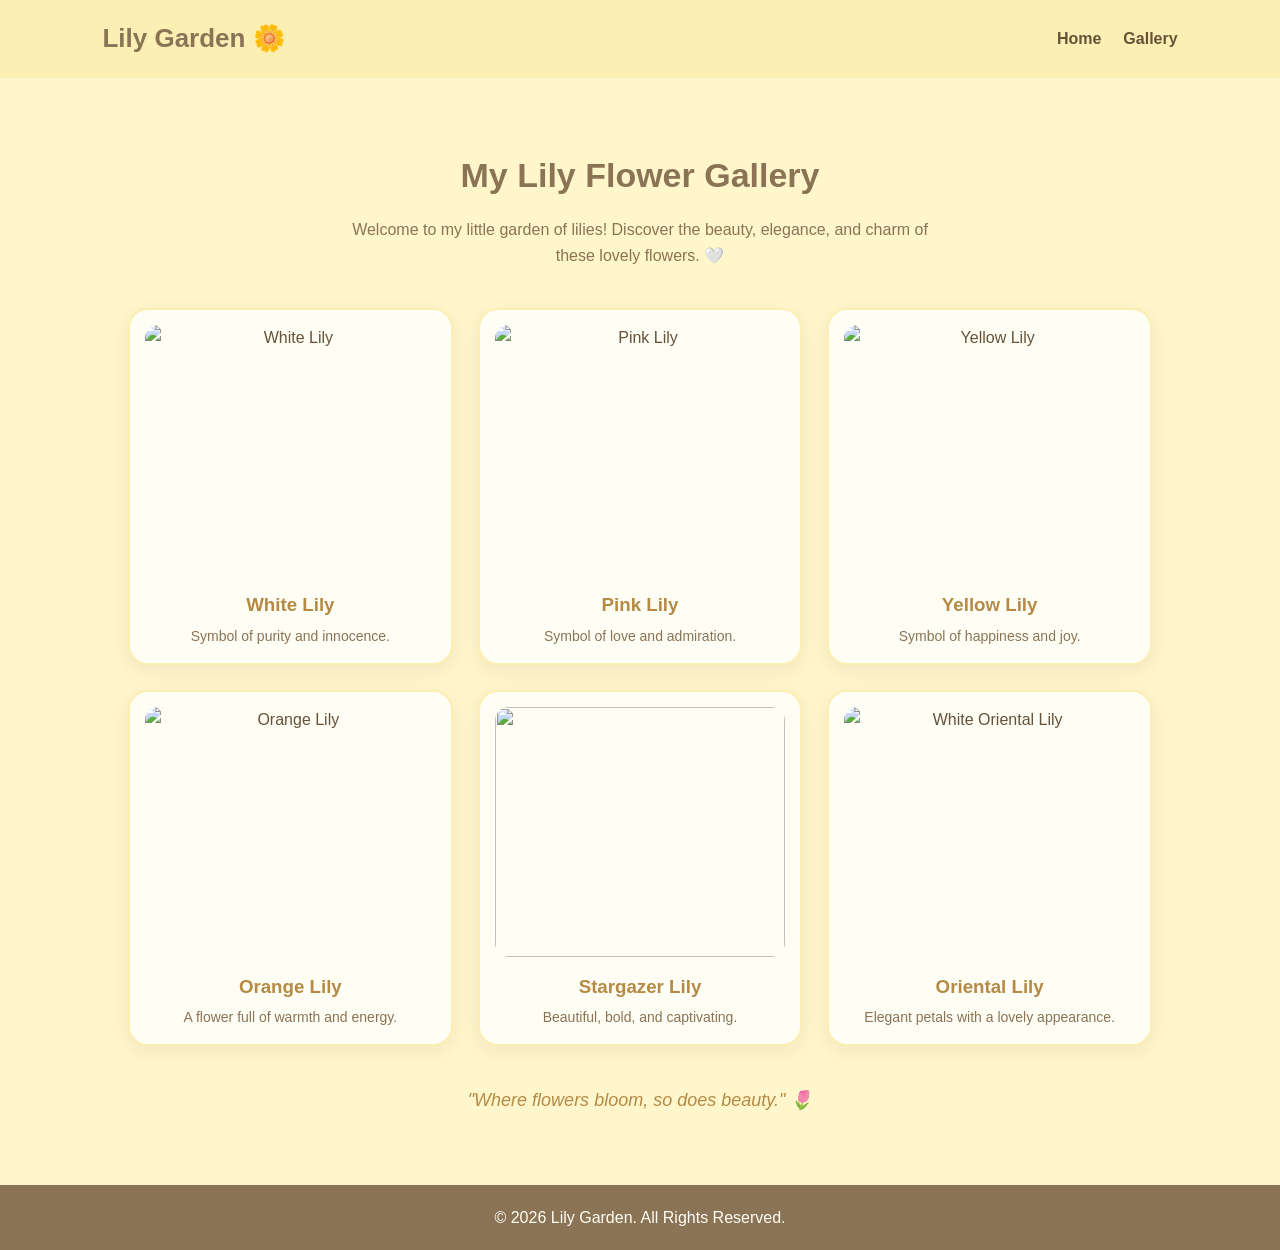
==== gallery.html @ 56029dee "Add files via upload" ====
<!DOCTYPE html>
<html lang="en">
<head>
    <meta charset="UTF-8">
    <meta name="viewport" content="width=device-width, initial-scale=1.0">
    <title>My Lily Gallery</title>
    <link rel="stylesheet" href="styles.css">
</head>
<body>

    <!-- Navigation Bar -->
    <header>
        <nav class="navbar">
            <h2 class="logo">Lily Garden 🌼</h2>

            <ul class="nav-links">
                <li><a href="index.html">Home</a></li>
                <li><a href="Gallery.html">Gallery</a></li>
            </ul>
        </nav>
    </header>

    <!-- Lily Gallery -->
    <section class="section gallery-section">

        <h2>My Lily Flower Gallery</h2>

        <p class="gallery-intro">
            Welcome to my little garden of lilies!
            Discover the beauty, elegance, and charm
            of these lovely flowers. 🤍
        </p>

        <div class="gallery-container">

            <div class="gallery-card">
                <img src="images/lily1.png" alt="White Lily">
                <h3>White Lily</h3>
                <p>Symbol of purity and innocence.</p>
            </div>

            <div class="gallery-card">
                <img src="images/lily2.png" alt="Pink Lily">
                <h3>Pink Lily</h3>
                <p>Symbol of love and admiration.</p>
            </div>

            <div class="gallery-card">
                <img src="images/lily3.png" alt="Yellow Lily">
                <h3>Yellow Lily</h3>
                <p>Symbol of happiness and joy.</p>
            </div>

            <div class="gallery-card">
                <img src="images/lily4.png" alt="Orange Lily">
                <h3>Orange Lily</h3>
                <p>A flower full of warmth and energy.</p>
            </div>

            <div class="gallery-card">
                <img src="images/lily5.png"Pink Stargazer Lily">
                <h3>Stargazer Lily</h3>
                <p>Beautiful, bold, and captivating.</p>
            </div>

            <div class="gallery-card">
                <img src="images/lily6.png" alt="White Oriental Lily">
                <h3>Oriental Lily</h3>
                <p>Elegant petals with a lovely appearance.</p>
            </div>

        </div>

        <p class="gallery-footer">
            "Where flowers bloom, so does beauty." 🌷
        </p>

    </section>

    <!-- Footer -->
    <footer>
        <p>&copy; 2026 Lily Garden. All Rights Reserved.</p>
    </footer>

</body>
</html>
---- styles.css ----
/* GENERAL STYLES */
* {
    margin: 0;
    padding: 0;
    box-sizing: border-box;
    scroll-behavior: smooth;
}

:root {
    --cream: #FFFEF5;
    --milky-yellow: #FFF6CC;
    --pastel-yellow: #FCEFB4;
    --soft-yellow: #F9DF8A;
    --honey: #EAC45B;
    --brown: #8B7355;
    --dark-brown: #665239;
}

body {
    font-family: Arial, sans-serif;
    background-color: var(--cream);
    color: var(--dark-brown);
    line-height: 1.6;
}

/* NAVIGATION BAR */
header {
    background-color: var(--pastel-yellow);
    padding: 18px 8%;
    box-shadow: 0 3px 10px rgba(139, 115, 85, 0.08);
}

.navbar {
    display: flex;
    justify-content: space-between;
    align-items: center;
    flex-wrap: wrap;
    gap: 15px;
}

.logo {
    color: var(--brown);
    font-size: 26px;
}

.nav-links {
    list-style: none;
    display: flex;
    gap: 22px;
    flex-wrap: wrap;
}

.nav-links a {
    color: var(--dark-brown);
    text-decoration: none;
    font-weight: bold;
    transition: color 0.3s;
}

.nav-links a:hover {
    color: #C49A36;
}

/* HOME SECTION */
.hero {
    min-height: 85vh;
    display: flex;
    align-items: center;
    padding: 60px 10%;
    background: linear-gradient(
        135deg,
        #FFF6CC,
        #FFFEF5,
        #FCEFB4
    );
}

.hero-content {
    max-width: 700px;
}

.greeting {
    color: #B58A36;
    font-weight: bold;
    letter-spacing: 2px;
    margin-bottom: 15px;
}

.hero h1 {
    font-size: clamp(36px, 6vw, 58px);
    margin-bottom: 10px;
    color: var(--dark-brown);
}

.hero h1 span {
    color: #C49A36;
}

.hero h3 {
    font-size: 23px;
    margin-bottom: 15px;
    color: var(--brown);
}

.hero-content > p:not(.greeting) {
    margin-bottom: 25px;
    max-width: 550px;
}

/* BUTTONS */
.btn {
    display: inline-block;
    background-color: var(--soft-yellow);
    color: var(--dark-brown);
    text-decoration: none;
    padding: 12px 25px;
    border-radius: 25px;
    font-weight: bold;
    transition: background-color 0.3s, transform 0.3s;
    box-shadow: 0 4px 10px rgba(139, 115, 85, 0.12);
}

.btn:hover {
    background-color: var(--honey);
    transform: translateY(-3px);
}

/* GENERAL SECTIONS */
.section {
    padding: 70px 10%;
    text-align: center;
}

.section h2 {
    font-size: 32px;
    color: var(--brown);
    margin-bottom: 25px;
}

#about > p {
    max-width: 750px;
    margin: 0 auto;
}

/* SKILLS AND PROJECT CARDS */
.skills-section {
    background-color: var(--milky-yellow);
}

.card-container {
    display: flex;
    justify-content: center;
    gap: 25px;
    flex-wrap: wrap;
    margin-top: 30px;
}

.card {
    background-color: #FFFEF5;
    padding: 30px 22px;
    border: 2px solid #FCEFB4;
    border-radius: 18px;
    flex: 1 1 220px;
    max-width: 320px;
    box-shadow: 0 5px 18px rgba(139, 115, 85, 0.10);
    transition: transform 0.3s, box-shadow 0.3s;
}

.card:hover {
    transform: translateY(-8px);
    box-shadow: 0 10px 25px rgba(139, 115, 85, 0.16);
}

.card h3 {
    color: #B58A36;
    margin-bottom: 12px;
}

.project-card {
    border-top: 4px solid var(--honey);
}

/* CONTACT SECTION */
.contact-section {
    background-color: #FFF6CC;
}

.contact-section p {
    margin-bottom: 15px;
}

/* FOOTER */
footer {
    background-color: #8B7355;
    color: #FFFEF5;
    text-align: center;
    padding: 20px;
}

/* LOGIN PAGE BACKGROUND */
body.login-page {
    background-color: var(--cream) !important;
    font-family: Arial, sans-serif;
    display: flex;
    justify-content: center;
    align-items: center;
    min-height: 100vh;
    padding: 20px;
}

.login-button {
    display: block;
    width: 100%;
    padding: 12px;
    margin-top: 20px;
    background-color: var(--soft-yellow);
    color: var(--dark-brown) !important;
    text-align: center;
    text-decoration: none;
    border-radius: 25px;
    cursor: pointer;
    transition: background-color 0.3s;
}

.login-button:hover {
    background-color: var(--honey);
    color: var(--dark-brown) !important;
}
/* LOGIN NAVIGATION BUTTON */

.login-nav {
    background-color: #FCEFB4;
    color: #8B7355 !important;
    padding: 9px 18px;
    border-radius: 20px;
    transition: 0.3s;
}

.login-nav:hover {
    background-color: #F5D979;
    color: #765A30 !important;
}

/* MOBILE RESPONSIVE DESIGN */
@media (max-width: 650px) {
    .navbar {
        flex-direction: column;
    }

    .nav-links {
        justify-content: center;
        gap: 12px;
    }

    .hero {
        min-height: 70vh;
        padding: 50px 7%;
    }

    .section {
        padding: 50px 7%;
    }

    .card-container {
        flex-direction: column;
        align-items: center;
    }

    .card {
        width: 100%;
    }
}

/* LILY FLOWER GALLERY */

.gallery-section {
    background-color: #FFF6CC;
    min-height: 85vh;
    padding: 70px 10%;
    text-align: center;
}

.gallery-section h2 {
    color: #8B7355;
    font-size: 34px;
    margin-bottom: 15px;
}

.gallery-intro {
    color: #8B7355;
    max-width: 600px;
    margin: 0 auto;
}

.gallery-container {
    display: grid;
    grid-template-columns: repeat(3, 1fr);
    gap: 25px;
    margin-top: 40px;
}

.gallery-card {
    background-color: #FFFEF5;
    padding: 15px;
    border: 2px solid #FCEFB4;
    border-radius: 20px;
    text-align: center;
    box-shadow: 0 5px 18px rgba(139, 115, 85, 0.12);
    transition: transform 0.3s;
}

.gallery-card:hover {
    transform: translateY(-8px);
}

.gallery-card img {
    display: block;
    width: 100%;
    height: 250px;
    object-fit: cover;
    border-radius: 14px;
}

.gallery-card h3 {
    color: #B58A45;
    margin-top: 15px;
    margin-bottom: 5px;
}

.gallery-card p {
    color: #8B7355;
    font-size: 14px;
}

.gallery-footer {
    margin-top: 40px;
    color: #B58A45;
    font-style: italic;
    font-size: 18px;
}

/* MOBILE RESPONSIVE */
@media (max-width: 650px) {
    .gallery-container {
        grid-template-columns: 1fr;
    }
}

/* CONTACT SECTION */

.contact-section {
    background: linear-gradient(135deg, #FFF6CC, #FFFEF5);
    padding: 80px 10%;
    text-align: center;
}

.contact-section h2 {
    color: #9B7B42;
    font-size: 36px;
    margin-bottom: 15px;
}

.contact-intro {
    color: #8B7355;
    max-width: 650px;
    margin: 0 auto 40px;
}

.contact-wrapper {
    display: grid;
    grid-template-columns: 1fr 1.3fr;
    gap: 30px;
    max-width: 1000px;
    margin: auto;
    text-align: left;
}

.contact-info,
.contact-form {
    background-color: #FFFEF5;
    padding: 30px;
    border: 2px solid #FCEFB4;
    border-radius: 20px;
    box-shadow: 0 5px 18px rgba(139, 115, 85, 0.10);
}

.contact-info h3,
.contact-form h3 {
    color: #A17B36;
    margin-bottom: 20px;
}

.contact-info > p {
    color: #8B7355;
    margin-bottom: 25px;
}

.contact-detail {
    display: flex;
    align-items: center;
    gap: 15px;
    margin: 20px 0;
}

.contact-detail span {
    font-size: 28px;
}

.contact-detail h4 {
    color: #A17B36;
}

.contact-detail p,
.contact-detail a {
    color: #8B7355;
    text-decoration: none;
    font-size: 14px;
    word-break: break-word;
}

.contact-detail a:hover {
    color: #D9A520;
}

/* FORM */

.contact-form label {
    display: block;
    color: #8B7355;
    margin: 12px 0 6px;
    font-weight: bold;
}

.contact-form input,
.contact-form textarea {
    width: 100%;
    padding: 13px;
    border: 1px solid #EBD99C;
    border-radius: 10px;
    background-color: #FFFDF3;
    font-family: Arial, sans-serif;
    outline: none;
}

.contact-form input:focus,
.contact-form textarea:focus {
    border-color: #D9B85B;
}

.contact-form textarea {
    resize: vertical;
}

.contact-btn {
    width: 100%;
    margin-top: 20px;
    padding: 13px;
    background-color: #E8C96B;
    color: #70552C;
    border: none;
    border-radius: 10px;
    font-weight: bold;
    cursor: pointer;
    transition: 0.3s;
}

.contact-btn:hover {
    background-color: #D9B85B;
    transform: translateY(-3px);
}

/* MOBILE RESPONSIVE */

@media (max-width: 650px) {}
    .contact-wrapper {
        grid-template-columns: 1fr;
    }

    .contact-section h2 {
        font-size: 28px;
    }
/* Container for the whole section */
.contact-section {
  width: 100%;
  max-width: 1000px;
  margin: 0 auto;
  padding: 40px 20px;
}

/* Header centered at the top */
.contact-header {
  text-align: center;
  margin-bottom: 30px;
}

/* Only the cards get flex layout */
.contact-cards-container {
  display: flex;
  flex-direction: row; /* Sits the 2 cards side-by-side */
  gap: 24px;
  justify-content: center;
  align-items: flex-start;
}

/* Make both cards take up equal space */
.card {
  flex: 1; /* Allows both cards to expand equally */
  background-color: #ffffff;
  border-radius: 16px;
  padding: 24px;
}
button {
    background-color: #f4a6c1;
    color: white;
    border: none;
    padding: 10px 25px;
    border-radius: 20px;
    cursor: pointer;
    font-size: 15px;
}

.logout-btn {
    color: yellow;
    text-decoration: none;
    font-weight: bold;
}

.logout-btn:hover {
    color: gold;
}
Displaying styles.css.
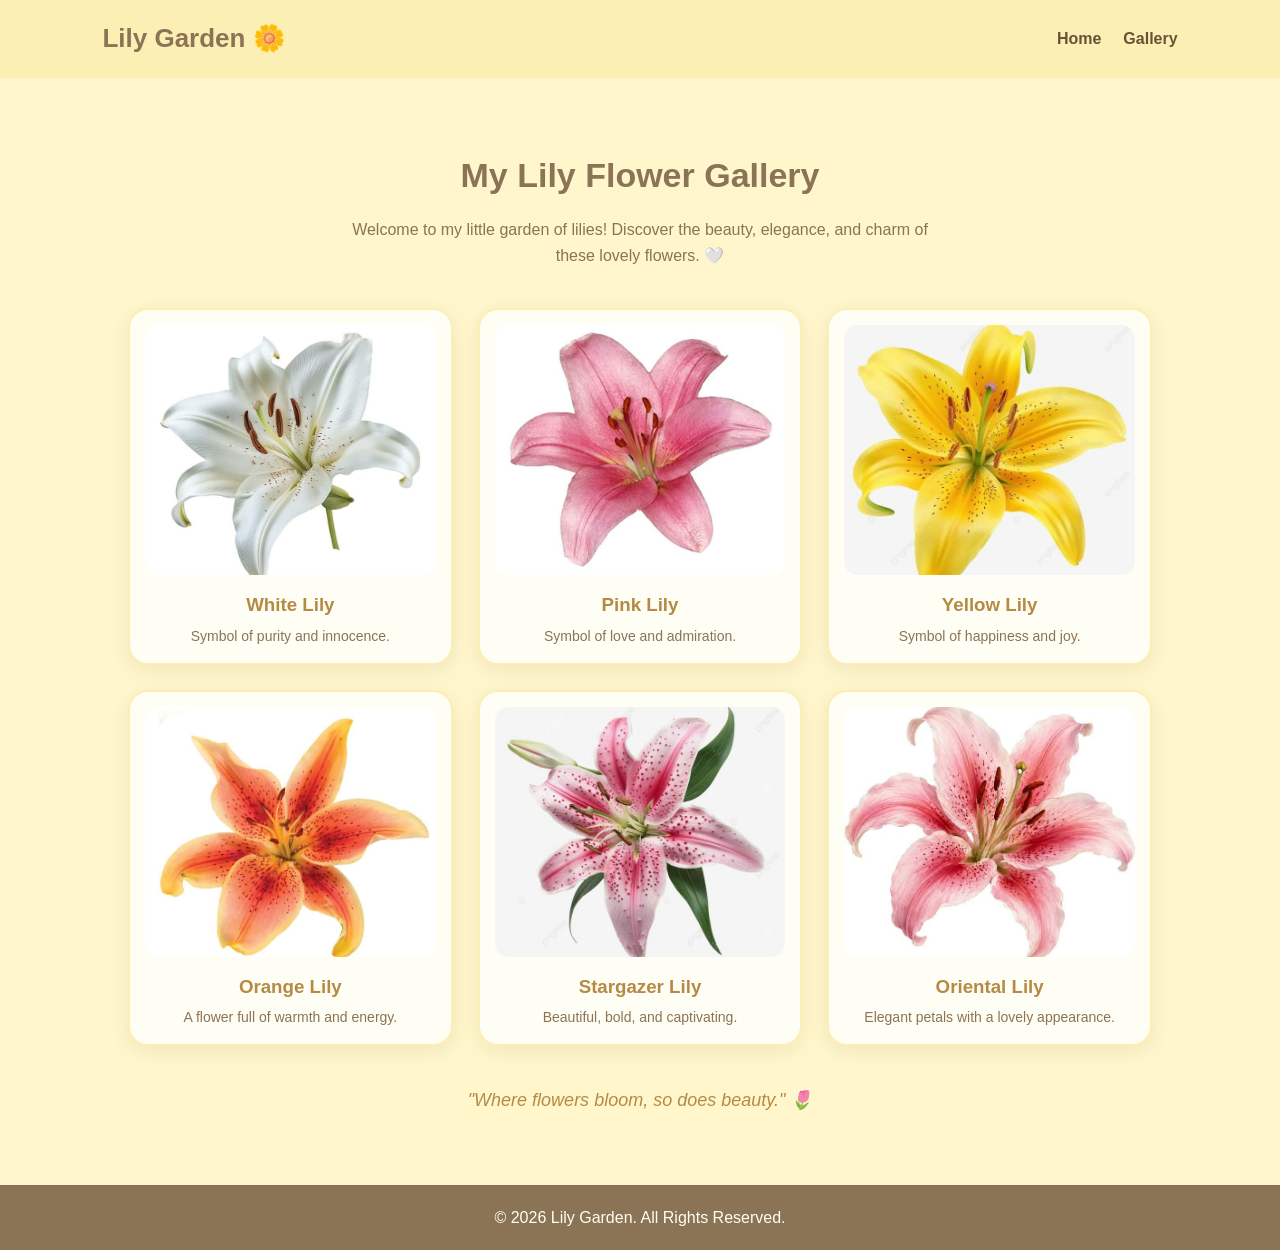
==== commit 7aeb543a: "Add files via upload" ====
--- a/gallery.html
+++ b/gallery.html
@@ -35,37 +35,37 @@
         <div class="gallery-container">
 
             <div class="gallery-card">
-                <img src="images/lily1.png" alt="White Lily">
+                <img src="lily1.png" alt="White Lily">
                 <h3>White Lily</h3>
                 <p>Symbol of purity and innocence.</p>
             </div>
 
             <div class="gallery-card">
-                <img src="images/lily2.png" alt="Pink Lily">
+                <img src="lily2.png" alt="Pink Lily">
                 <h3>Pink Lily</h3>
                 <p>Symbol of love and admiration.</p>
             </div>
 
             <div class="gallery-card">
-                <img src="images/lily3.png" alt="Yellow Lily">
+                <img src="lily3.png" alt="Yellow Lily">
                 <h3>Yellow Lily</h3>
                 <p>Symbol of happiness and joy.</p>
             </div>
 
             <div class="gallery-card">
-                <img src="images/lily4.png" alt="Orange Lily">
+                <img src="lily4.png" alt="Orange Lily">
                 <h3>Orange Lily</h3>
                 <p>A flower full of warmth and energy.</p>
             </div>
 
             <div class="gallery-card">
-                <img src="images/lily5.png"Pink Stargazer Lily">
+                <img src="lily5.png"Pink Stargazer Lily">
                 <h3>Stargazer Lily</h3>
                 <p>Beautiful, bold, and captivating.</p>
             </div>
 
             <div class="gallery-card">
-                <img src="images/lily6.png" alt="White Oriental Lily">
+                <img src="lily6.png" alt="White Oriental Lily">
                 <h3>Oriental Lily</h3>
                 <p>Elegant petals with a lovely appearance.</p>
             </div>
